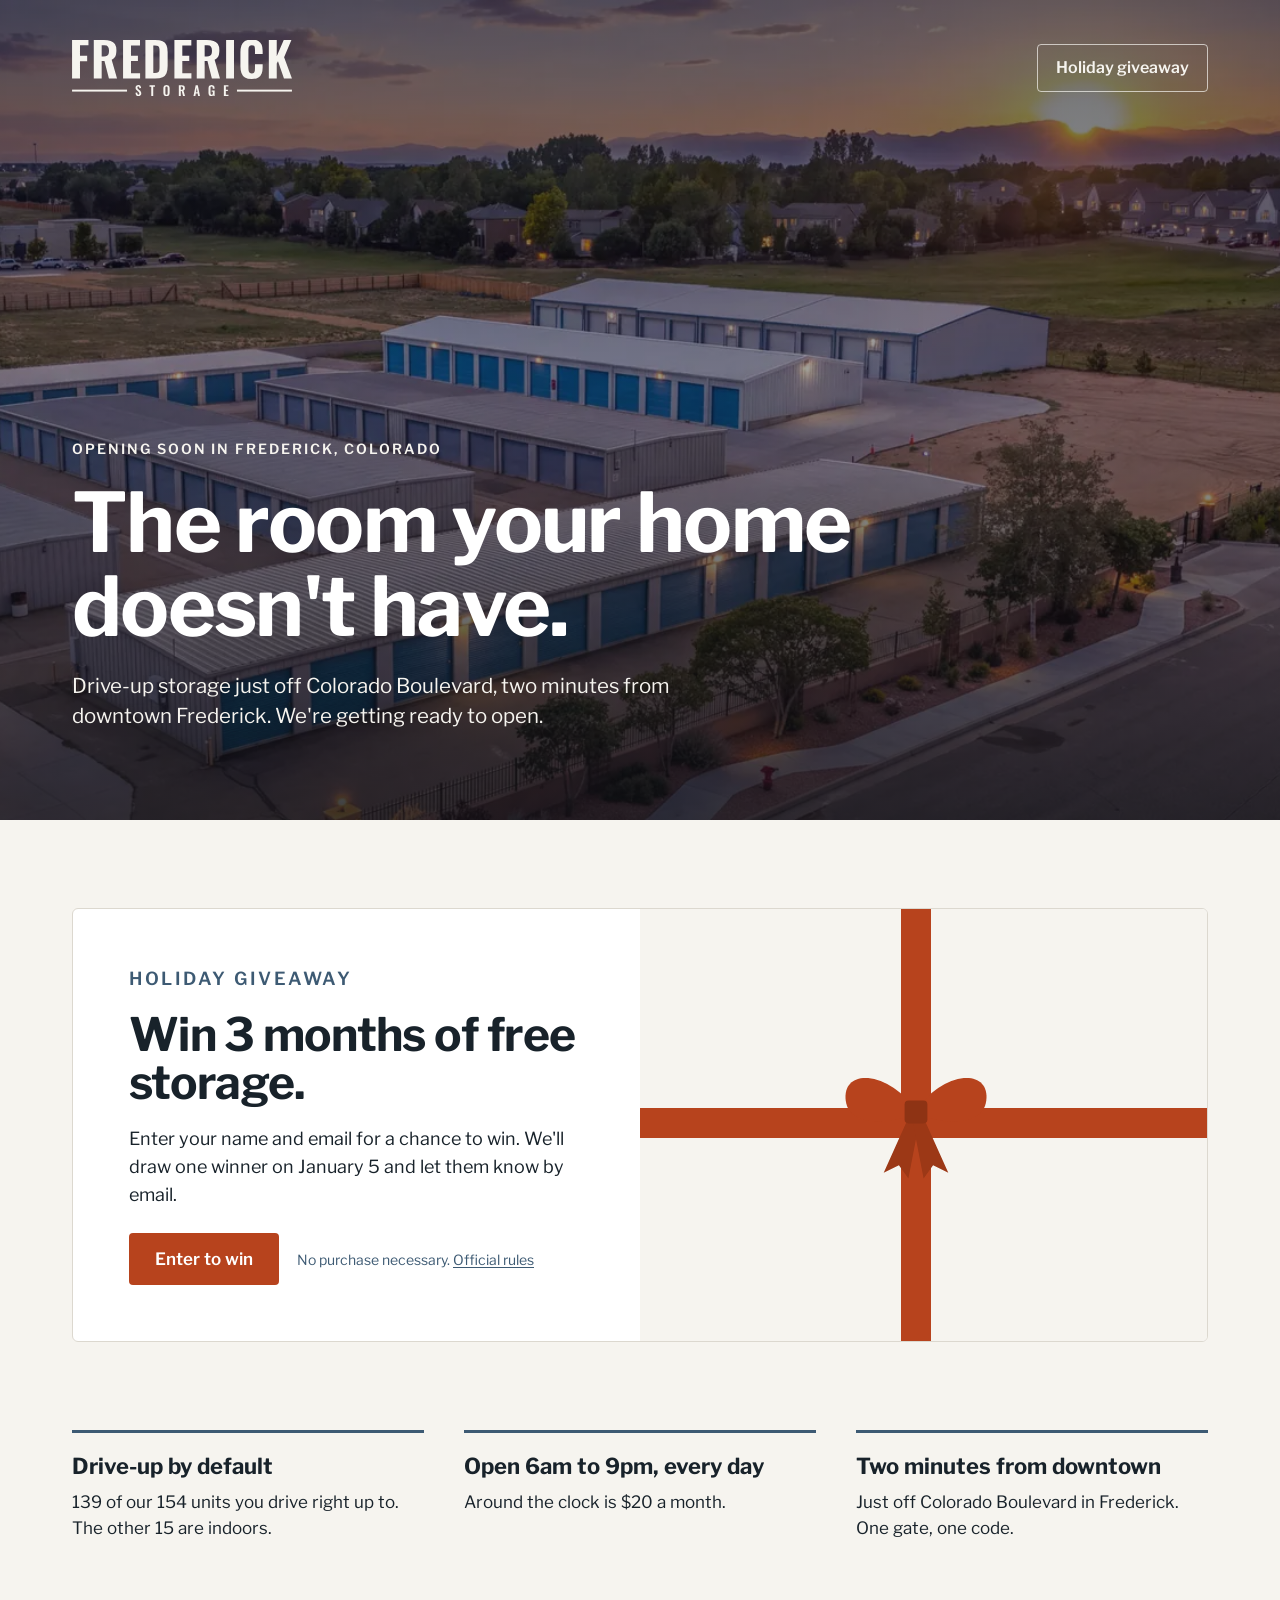
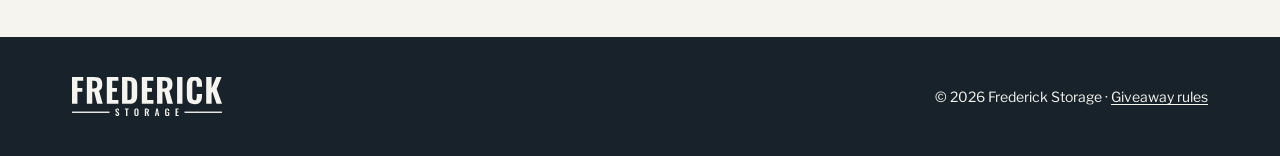
==== index.html @ 1c3260bf "Temporary coming-soon site with holiday giveaway form Home page, /contact-us/ entry form (magnet QR " ====
<!doctype html>
<html lang="en">
<head>
  <meta charset="utf-8">
  <meta name="viewport" content="width=device-width, initial-scale=1">
  <title>Frederick Storage · Drive-up storage in Frederick, Colorado · Opening soon</title>
  <meta name="description" content="Drive-up storage just off Colorado Boulevard, two minutes from downtown Frederick, Colorado. Opening soon. Enter our holiday giveaway to win 3 months of free storage.">
  <link rel="canonical" href="https://frederick-storage.com/">
  <meta name="theme-color" content="#3D5A73">
  <meta property="og:type" content="website">
  <meta property="og:site_name" content="Frederick Storage">
  <meta property="og:title" content="Frederick Storage · The room your home doesn't have.">
  <meta property="og:description" content="Drive-up storage two minutes from downtown Frederick, Colorado. Opening soon.">
  <meta property="og:url" content="https://frederick-storage.com/">
  <meta property="og:image" content="https://frederick-storage.com/assets/img/og.jpg">
  <meta name="twitter:card" content="summary_large_image">
  <link rel="icon" href="/favicon.ico" sizes="any">
  <link rel="icon" href="/favicon.svg" type="image/svg+xml">
  <link rel="apple-touch-icon" href="/apple-touch-icon.png">
  <link rel="manifest" href="/site.webmanifest">
  <link rel="preload" href="/assets/fonts/libre-franklin-latin-700-normal.woff2" as="font" type="font/woff2" crossorigin>
  <link rel="preload" as="image" href="/assets/img/hero-1400.webp" imagesrcset="/assets/img/hero-800.webp 800w, /assets/img/hero-1400.webp 1400w, /assets/img/hero-2200.webp 2200w" imagesizes="100vw">
  <link rel="stylesheet" href="/assets/css/site.css">
  <script type="application/ld+json">
  {"@context":"https://schema.org","@type":"SelfStorage","name":"Frederick Storage","url":"https://frederick-storage.com/","logo":"https://frederick-storage.com/assets/img/icon-512.png","image":"https://frederick-storage.com/assets/img/og.jpg","description":"Drive-up storage just off Colorado Boulevard, two minutes from downtown Frederick, Colorado.","email":"frederickcostorage@gmail.com","address":{"@type":"PostalAddress","addressLocality":"Frederick","addressRegion":"CO","addressCountry":"US"},"areaServed":"Frederick, Colorado"}
  </script>
</head>
<body>
  <a class="skip" href="#main">Skip to content</a>

  <header class="hero">
    <picture class="hero-photo">
      <source type="image/webp" srcset="/assets/img/hero-800.webp 800w, /assets/img/hero-1400.webp 1400w, /assets/img/hero-2200.webp 2200w" sizes="100vw">
      <img src="/assets/img/hero-1400.jpg" srcset="/assets/img/hero-800.jpg 800w, /assets/img/hero-1400.jpg 1400w, /assets/img/hero-2200.jpg 2200w" sizes="100vw" alt="" fetchpriority="high">
    </picture>
    <div class="wrap hero-top">
      <img class="logo" src="/assets/img/logo-reversed.svg" alt="Frederick Storage" width="220" height="56">
      <a class="btn-ghost" href="/contact-us/">Holiday giveaway</a>
    </div>
    <div class="wrap hero-body">
      <p class="eyebrow">Opening soon in Frederick, Colorado</p>
      <h1>The room your home doesn't have.</h1>
      <p class="hero-lede">Drive-up storage just off Colorado Boulevard, two minutes from downtown Frederick. We're getting ready to open.</p>
    </div>
  </header>

  <main id="main">
    <section class="wrap giveaway" aria-labelledby="giveaway-title">
      <div class="giveaway-card">
        <div class="giveaway-copy">
          <p class="eyebrow">Holiday giveaway</p>
          <h2 id="giveaway-title">Win 3 months of free storage.</h2>
          <p>Enter your name and email for a chance to win. We'll draw one winner on January 5 and let them know by email.</p>
          <div class="giveaway-actions">
            <a class="btn" href="/contact-us/">Enter to win</a>
            <span class="fine">No purchase necessary. <a href="/rules/">Official rules</a></span>
          </div>
        </div>
        <div class="giveaway-art" aria-hidden="true">
          <div class="ribbon-h"></div>
          <div class="ribbon-v"></div>
          <svg class="bow" viewBox="0 0 200 140" focusable="false"><path d="M100 62 C 70 20, 22 18, 26 52 C 30 82, 74 76, 100 66 Z" fill="#B7431D"/><path d="M100 62 C 130 20, 178 18, 174 52 C 170 82, 126 76, 100 66 Z" fill="#B7431D"/><path d="M92 70 L 66 128 L 82 120 L 92 134 L 104 72 Z" fill="#9C3816"/><path d="M108 70 L 134 128 L 118 120 L 108 134 L 96 72 Z" fill="#9C3816"/><rect x="88" y="52" width="24" height="24" rx="4" fill="#8E3314"/></svg>
        </div>
      </div>
    </section>

    <section class="wrap facts" aria-label="About the facility">
      <div class="fact">
        <h2>Drive-up by default</h2>
        <p>139 of our 154 units you drive right up to. The other 15 are indoors.</p>
      </div>
      <div class="fact">
        <h2>Open 6am to 9pm, every day</h2>
        <p>Around the clock is $20 a month.</p>
      </div>
      <div class="fact">
        <h2>Two minutes from downtown</h2>
        <p>Just off Colorado Boulevard in Frederick. One gate, one code.</p>
      </div>
    </section>
  </main>

  <footer class="site-footer">
    <div class="wrap">
      <img src="/assets/img/logo-reversed.svg" alt="Frederick Storage" width="150" height="38">
      <p>© 2026 Frederick Storage · <a href="/rules/">Giveaway rules</a></p>
    </div>
  </footer>
</body>
</html>
---- assets/css/site.css ----
/* Frederick Storage — temporary coming-soon site
   Palette (Design System V2, P2 + Ink): Door Blue #3D5A73 · Warm White #F6F4EF · Ink #18222A
   Rust #B7431D (buttons and the giveaway ribbon only) · Galvanized #98A8AB (never text) */

@font-face { font-family: "Libre Franklin"; font-weight: 400; font-style: normal; font-display: swap; src: url("../fonts/libre-franklin-latin-400-normal.woff2") format("woff2"); }
@font-face { font-family: "Libre Franklin"; font-weight: 500; font-style: normal; font-display: swap; src: url("../fonts/libre-franklin-latin-500-normal.woff2") format("woff2"); }
@font-face { font-family: "Libre Franklin"; font-weight: 600; font-style: normal; font-display: swap; src: url("../fonts/libre-franklin-latin-600-normal.woff2") format("woff2"); }
@font-face { font-family: "Libre Franklin"; font-weight: 700; font-style: normal; font-display: swap; src: url("../fonts/libre-franklin-latin-700-normal.woff2") format("woff2"); }

:root {
  --door-blue: #3D5A73;
  --warm-white: #F6F4EF;
  --ink: #18222A;
  --rust: #B7431D;
  --rust-dark: #9C3816;
  --rust-knot: #8E3314;
  --line: #DCD8CF;
  --field-border: #8F9A9C;
  --wrap: 1200px;
  --gutter: clamp(20px, 4vw, 32px);
}

*, *::before, *::after { box-sizing: border-box; }
html { -webkit-text-size-adjust: 100%; }
body {
  margin: 0;
  font-family: "Libre Franklin", system-ui, -apple-system, "Segoe UI", sans-serif;
  font-weight: 400;
  color: var(--ink);
  background: var(--warm-white);
  line-height: 1.5;
  -webkit-font-smoothing: antialiased;
}
img, svg { display: block; max-width: 100%; }
a { color: var(--door-blue); text-underline-offset: 0.15em; }
a:hover { color: var(--ink); }
:focus-visible { outline: 3px solid var(--door-blue); outline-offset: 3px; }
h1, h2, h3, p, ul { margin: 0; }
[hidden] { display: none !important; }

.wrap { width: 100%; max-width: var(--wrap); margin: 0 auto; padding-inline: var(--gutter); }
.eyebrow { font-size: 14px; font-weight: 600; letter-spacing: 0.14em; text-transform: uppercase; color: var(--door-blue); }
.skip { position: absolute; left: -9999px; top: 0; background: var(--ink); color: #fff; padding: 12px 16px; z-index: 10; }
.skip:focus { left: 12px; top: 12px; }
.visually-hidden { position: absolute !important; width: 1px; height: 1px; overflow: hidden; clip: rect(0 0 0 0); white-space: nowrap; }

/* Buttons */
.btn {
  display: inline-flex; align-items: center; justify-content: center;
  min-height: 52px; padding: 15px 26px;
  font: inherit; font-size: 17px; font-weight: 600; line-height: 1.2;
  color: #fff; background: var(--rust);
  border: 0; border-radius: 4px; text-decoration: none; cursor: pointer;
}
.btn:hover { background: var(--rust-dark); color: #fff; }
.btn[disabled] { opacity: 0.7; cursor: progress; }
.btn-ghost {
  display: inline-flex; align-items: center; min-height: 46px; padding: 11px 18px;
  font-size: 16px; font-weight: 600; color: var(--warm-white); text-decoration: none;
  border: 1.5px solid rgba(246, 244, 239, 0.7); border-radius: 4px;
}
.btn-ghost:hover { color: #fff; border-color: #fff; background: rgba(255, 255, 255, 0.08); }

/* Ribbon + bow (decorative) */
.bow { position: absolute; width: 190px; height: 133px; pointer-events: none; }
.ribbon-h, .ribbon-v { position: absolute; background: var(--rust); pointer-events: none; }

/* ---------- Home ---------- */
.hero { position: relative; min-height: min(820px, 100svh); display: flex; flex-direction: column; color: var(--warm-white); overflow: hidden; }
.hero-photo, .hero-photo img { position: absolute; inset: 0; width: 100%; height: 100%; }
.hero-photo img { object-fit: cover; object-position: center 60%; }
.hero::after {
  content: ""; position: absolute; inset: 0;
  background: linear-gradient(180deg, rgba(16,17,22,0.62) 0%, rgba(16,17,22,0.40) 45%, rgba(16,17,22,0.80) 100%);
}
.hero > :not(.hero-photo) { position: relative; z-index: 1; }
.hero-top { display: flex; flex-wrap: wrap; gap: 20px; justify-content: space-between; align-items: center; padding-top: 40px; }
.hero-top .logo { width: clamp(170px, 18vw, 220px); height: auto; }
.hero-body { flex: 1; display: flex; flex-direction: column; justify-content: flex-end; gap: 22px; padding-top: 80px; padding-bottom: clamp(56px, 8vw, 88px); }
.hero-body .eyebrow { color: var(--warm-white); }
.hero h1 { font-size: clamp(42px, 6.4vw, 84px); line-height: 1.02; font-weight: 700; letter-spacing: -0.02em; color: #fff; max-width: 900px; }
.hero-lede { font-size: clamp(18px, 1.6vw, 21px); line-height: 1.5; max-width: 620px; }

.giveaway { padding-top: clamp(56px, 8vw, 88px); padding-bottom: 40px; }
.giveaway-card { position: relative; overflow: hidden; background: #fff; border: 1px solid var(--line); border-radius: 6px; display: grid; grid-template-columns: repeat(auto-fit, minmax(300px, 1fr)); }
.giveaway-copy { padding: clamp(32px, 5vw, 56px); display: flex; flex-direction: column; gap: 18px; }
.giveaway-copy h2 { font-size: clamp(34px, 4vw, 46px); line-height: 1.05; font-weight: 700; letter-spacing: -0.015em; }
.giveaway-copy p { font-size: 18px; line-height: 1.55; max-width: 460px; }
.giveaway-actions { display: flex; flex-wrap: wrap; gap: 18px; align-items: center; padding-top: 6px; }
.fine { font-size: 14px; color: var(--door-blue); }
.giveaway-art { position: relative; min-height: 260px; background: var(--warm-white); }
.giveaway-art .ribbon-h { left: 0; right: 0; top: 46%; height: 30px; }
.giveaway-art .ribbon-v { top: 0; bottom: 0; left: 46%; width: 30px; }
.giveaway-art .bow { left: calc(46% + 15px); top: calc(46% + 15px); transform: translate(-50%, -54%); }

.facts { display: grid; grid-template-columns: repeat(auto-fit, minmax(240px, 1fr)); gap: 40px; padding-top: 48px; padding-bottom: clamp(64px, 9vw, 96px); }
.fact { border-top: 3px solid var(--door-blue); padding-top: 20px; display: flex; flex-direction: column; gap: 8px; }
.fact h2 { font-size: 22px; font-weight: 700; line-height: 1.25; }
.fact p { font-size: 17px; line-height: 1.55; }

/* ---------- Footer ---------- */
.site-footer { background: var(--ink); color: var(--warm-white); }
.site-footer .wrap { display: flex; flex-wrap: wrap; gap: 24px; justify-content: space-between; align-items: center; padding-block: 40px; }
.site-footer img { width: 150px; height: auto; }
.site-footer p { font-size: 14px; }
.site-footer a { color: var(--warm-white); }

/* ---------- Inner pages (contact-us, rules) ---------- */
.page { position: relative; overflow: hidden; }
.page-head { position: relative; z-index: 1; padding-top: 32px; }
.page-head .logo { width: clamp(128px, 14vw, 170px); height: auto; }
.page .ribbon-h { left: 0; right: 0; top: 118px; height: 28px; }
.page .ribbon-v { top: 0; height: 132px; left: 38%; width: 28px; }
.page .bow { left: calc(38% + 14px); top: 132px; width: 180px; height: 126px; transform: translate(-50%, -54%); }

.entry { position: relative; z-index: 1; display: flex; flex-wrap: wrap; gap: 56px; align-items: flex-start; padding-top: 140px; padding-bottom: clamp(64px, 9vw, 96px); }
.entry-intro { flex: 1 1 380px; min-width: 0; display: flex; flex-direction: column; gap: 20px; padding-top: 12px; }
.entry-intro h1 { font-size: clamp(40px, 5vw, 64px); line-height: 1.02; font-weight: 700; letter-spacing: -0.02em; }
.entry-intro > p { font-size: 19px; line-height: 1.55; }
.points { list-style: none; padding: 0; display: flex; flex-direction: column; gap: 12px; font-size: 17px; line-height: 1.5; padding-top: 8px; }
.points li { display: flex; gap: 12px; }
.points li::before { content: ""; flex: none; width: 10px; height: 10px; margin-top: 8px; background: var(--door-blue); }

.entry-card { flex: 1 1 460px; min-width: 0; background: #fff; border: 1px solid var(--line); border-radius: 6px; padding: clamp(22px, 4vw, 40px); }
.form { display: flex; flex-direction: column; gap: 20px; }
.row { display: grid; grid-template-columns: repeat(auto-fit, minmax(180px, 1fr)); gap: 16px 16px; }
.field { display: flex; flex-direction: column; gap: 8px; }
.field > span { font-size: 15px; font-weight: 600; }
.field .opt { font-weight: 400; color: var(--door-blue); }
.input {
  width: 100%; min-height: 50px; padding: 12px 14px;
  font: inherit; font-size: 17px; color: var(--ink);
  background: #fff; border: 1.5px solid var(--field-border); border-radius: 4px;
}
select.input { appearance: none; -webkit-appearance: none; padding-right: 40px;
  background-image: url("data:image/svg+xml,%3Csvg xmlns='http://www.w3.org/2000/svg' width='14' height='9' viewBox='0 0 14 9'%3E%3Cpath d='M1 1l6 6 6-6' fill='none' stroke='%233D5A73' stroke-width='2'/%3E%3C/svg%3E");
  background-repeat: no-repeat; background-position: right 14px center; }
.input:focus { outline: 3px solid rgba(61, 90, 115, 0.35); outline-offset: 1px; border-color: var(--door-blue); }
.input[aria-invalid="true"] { border-color: var(--rust); }
.check { display: flex; gap: 12px; align-items: flex-start; font-size: 16px; line-height: 1.45; }
.check input { width: 22px; height: 22px; margin: 1px 0 0; accent-color: var(--door-blue); flex: none; }
.hp { position: absolute !important; left: -10000px; width: 1px; height: 1px; overflow: hidden; }
.form-note { font-size: 14px; line-height: 1.5; color: var(--door-blue); }
.form-error { font-size: 16px; line-height: 1.5; color: var(--rust); font-weight: 600; }
.form-error:empty { display: none; }

.thanks { display: flex; flex-direction: column; gap: 18px; padding: 12px 0; }
.thanks[hidden] { display: none; }
.thanks img { width: 44px; height: 44px; }
.thanks h2 { font-size: 36px; line-height: 1.1; font-weight: 700; }
.thanks p { font-size: 18px; line-height: 1.55; }
.thanks a { font-weight: 600; }

/* Rules */
.rules { position: relative; z-index: 1; max-width: 760px; margin: 0 auto; padding: 72px var(--gutter) 96px; display: flex; flex-direction: column; gap: 28px; }
.rules header { display: flex; flex-direction: column; gap: 14px; border-bottom: 1px solid var(--line); padding-bottom: 28px; }
.rules h1 { font-size: clamp(38px, 5vw, 48px); line-height: 1.05; font-weight: 700; letter-spacing: -0.015em; }
.rules section { display: flex; flex-direction: column; gap: 10px; }
.rules h2 { font-size: 20px; font-weight: 700; line-height: 1.3; }
.rules p { font-size: 17px; line-height: 1.65; }
.rules .lead { font-weight: 600; }

/* 404 */
.lost { min-height: 70vh; display: flex; flex-direction: column; justify-content: center; gap: 20px; padding-block: 80px; }
.lost h1 { font-size: clamp(36px, 5vw, 56px); line-height: 1.05; font-weight: 700; }

@media (max-width: 640px) {
  .page .ribbon-h { top: 92px; height: 20px; }
  .page .ribbon-v { left: auto; right: 102px; height: 102px; width: 20px; }
  .page .bow { left: auto; right: 112px; top: 102px; width: 118px; height: 83px; transform: translate(50%, -54%); }
  .entry { padding-top: 108px; gap: 28px; }
  .entry-card { margin-inline: -8px; }
  .hero-body { padding-top: 48px; }
}

@media (prefers-reduced-motion: no-preference) {
  .btn, .btn-ghost, .input { transition: background-color 120ms ease, border-color 120ms ease; }
}
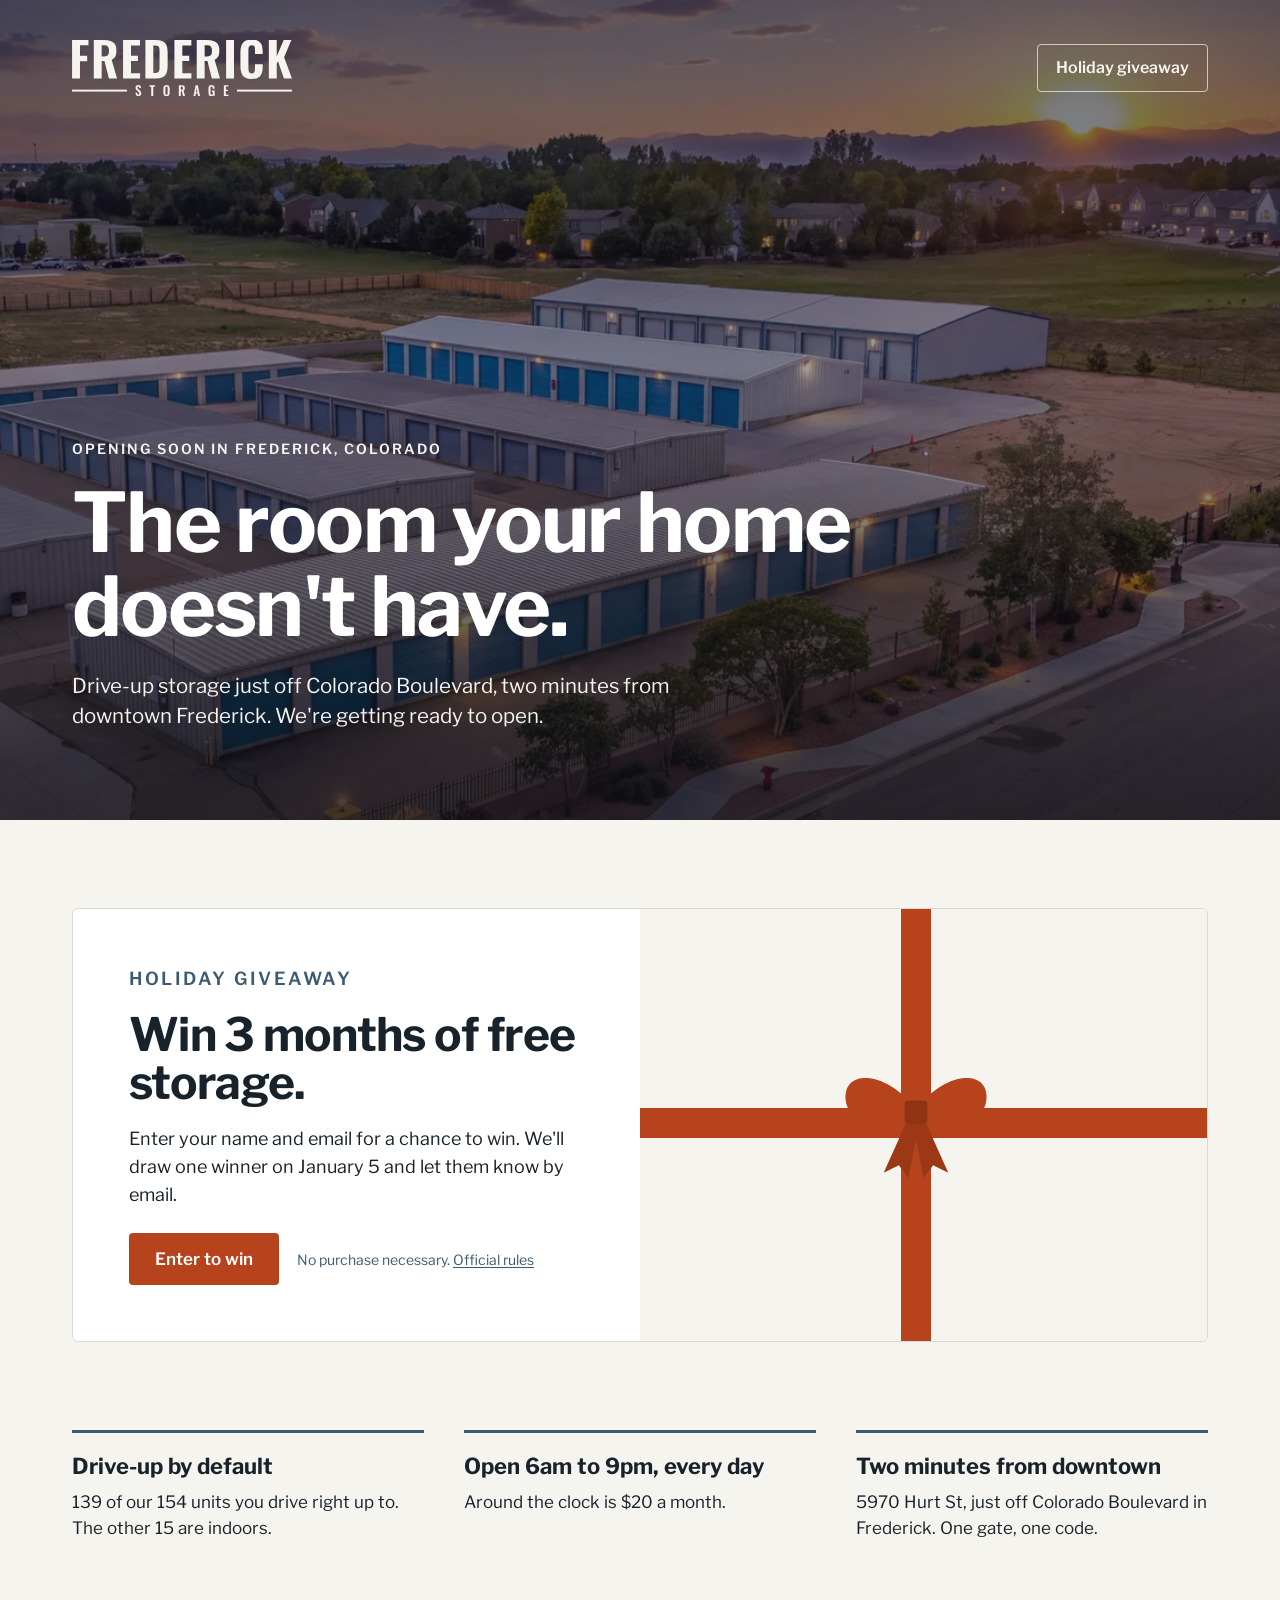
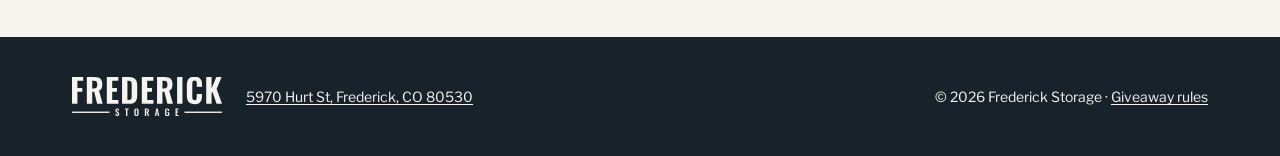
==== commit 0d81afb3: "Add the address: 5970 Hurt St, Frederick, CO 80530 (footer, home, contact, rules, schema) Co-Authore" ====
--- a/index.html
+++ b/index.html
@@ -1,6 +1,14 @@
 <!doctype html>
 <html lang="en">
 <head>
+  <!-- Google tag (GA4 property "Frederick Storage", stream 16375288079) -->
+  <script async src="https://www.googletagmanager.com/gtm.js?id=GTM-P7LKV2PW"></script>
+  <script>
+    window.dataLayer = window.dataLayer || [];
+    function gtag(){dataLayer.push(arguments);}
+    gtag('js', new Date());
+  </script>
+  <!-- End Google tag -->
   <meta charset="utf-8">
   <meta name="viewport" content="width=device-width, initial-scale=1">
   <title>Frederick Storage · Drive-up storage in Frederick, Colorado · Opening soon</title>
@@ -22,7 +30,7 @@
   <link rel="preload" as="image" href="/assets/img/hero-1400.webp" imagesrcset="/assets/img/hero-800.webp 800w, /assets/img/hero-1400.webp 1400w, /assets/img/hero-2200.webp 2200w" imagesizes="100vw">
   <link rel="stylesheet" href="/assets/css/site.css">
   <script type="application/ld+json">
-  {"@context":"https://schema.org","@type":"SelfStorage","name":"Frederick Storage","url":"https://frederick-storage.com/","logo":"https://frederick-storage.com/assets/img/icon-512.png","image":"https://frederick-storage.com/assets/img/og.jpg","description":"Drive-up storage just off Colorado Boulevard, two minutes from downtown Frederick, Colorado.","email":"frederickcostorage@gmail.com","address":{"@type":"PostalAddress","addressLocality":"Frederick","addressRegion":"CO","addressCountry":"US"},"areaServed":"Frederick, Colorado"}
+  {"@context":"https://schema.org","@type":"SelfStorage","name":"Frederick Storage","url":"https://frederick-storage.com/","logo":"https://frederick-storage.com/assets/img/icon-512.png","image":"https://frederick-storage.com/assets/img/og.jpg","description":"Drive-up storage just off Colorado Boulevard, two minutes from downtown Frederick, Colorado.","email":"frederickcostorage@gmail.com","address":{"@type":"PostalAddress","streetAddress":"5970 Hurt St","postalCode":"80530","addressLocality":"Frederick","addressRegion":"CO","addressCountry":"US"},"areaServed":"Frederick, Colorado"}
   </script>
 </head>
 <body>
@@ -75,7 +83,7 @@
       </div>
       <div class="fact">
         <h2>Two minutes from downtown</h2>
-        <p>Just off Colorado Boulevard in Frederick. One gate, one code.</p>
+        <p>5970 Hurt St, just off Colorado Boulevard in Frederick. One gate, one code.</p>
       </div>
     </section>
   </main>
@@ -83,6 +91,7 @@
   <footer class="site-footer">
     <div class="wrap">
       <img src="/assets/img/logo-reversed.svg" alt="Frederick Storage" width="150" height="38">
+      <address class="foot-addr"><a href="https://maps.google.com/?q=5970+Hurt+St,+Frederick,+CO+80530">5970 Hurt St, Frederick, CO 80530</a></address>
       <p>© 2026 Frederick Storage · <a href="/rules/">Giveaway rules</a></p>
     </div>
   </footer>
--- a/assets/css/site.css
+++ b/assets/css/site.css
@@ -104,6 +104,7 @@
 .site-footer img { width: 150px; height: auto; }
 .site-footer p { font-size: 14px; }
 .site-footer a { color: var(--warm-white); }
+.foot-addr { font-style: normal; font-size: 14px; flex: 1 1 auto; }
 
 /* ---------- Inner pages (contact-us, rules) ---------- */
 .page { position: relative; overflow: hidden; }
